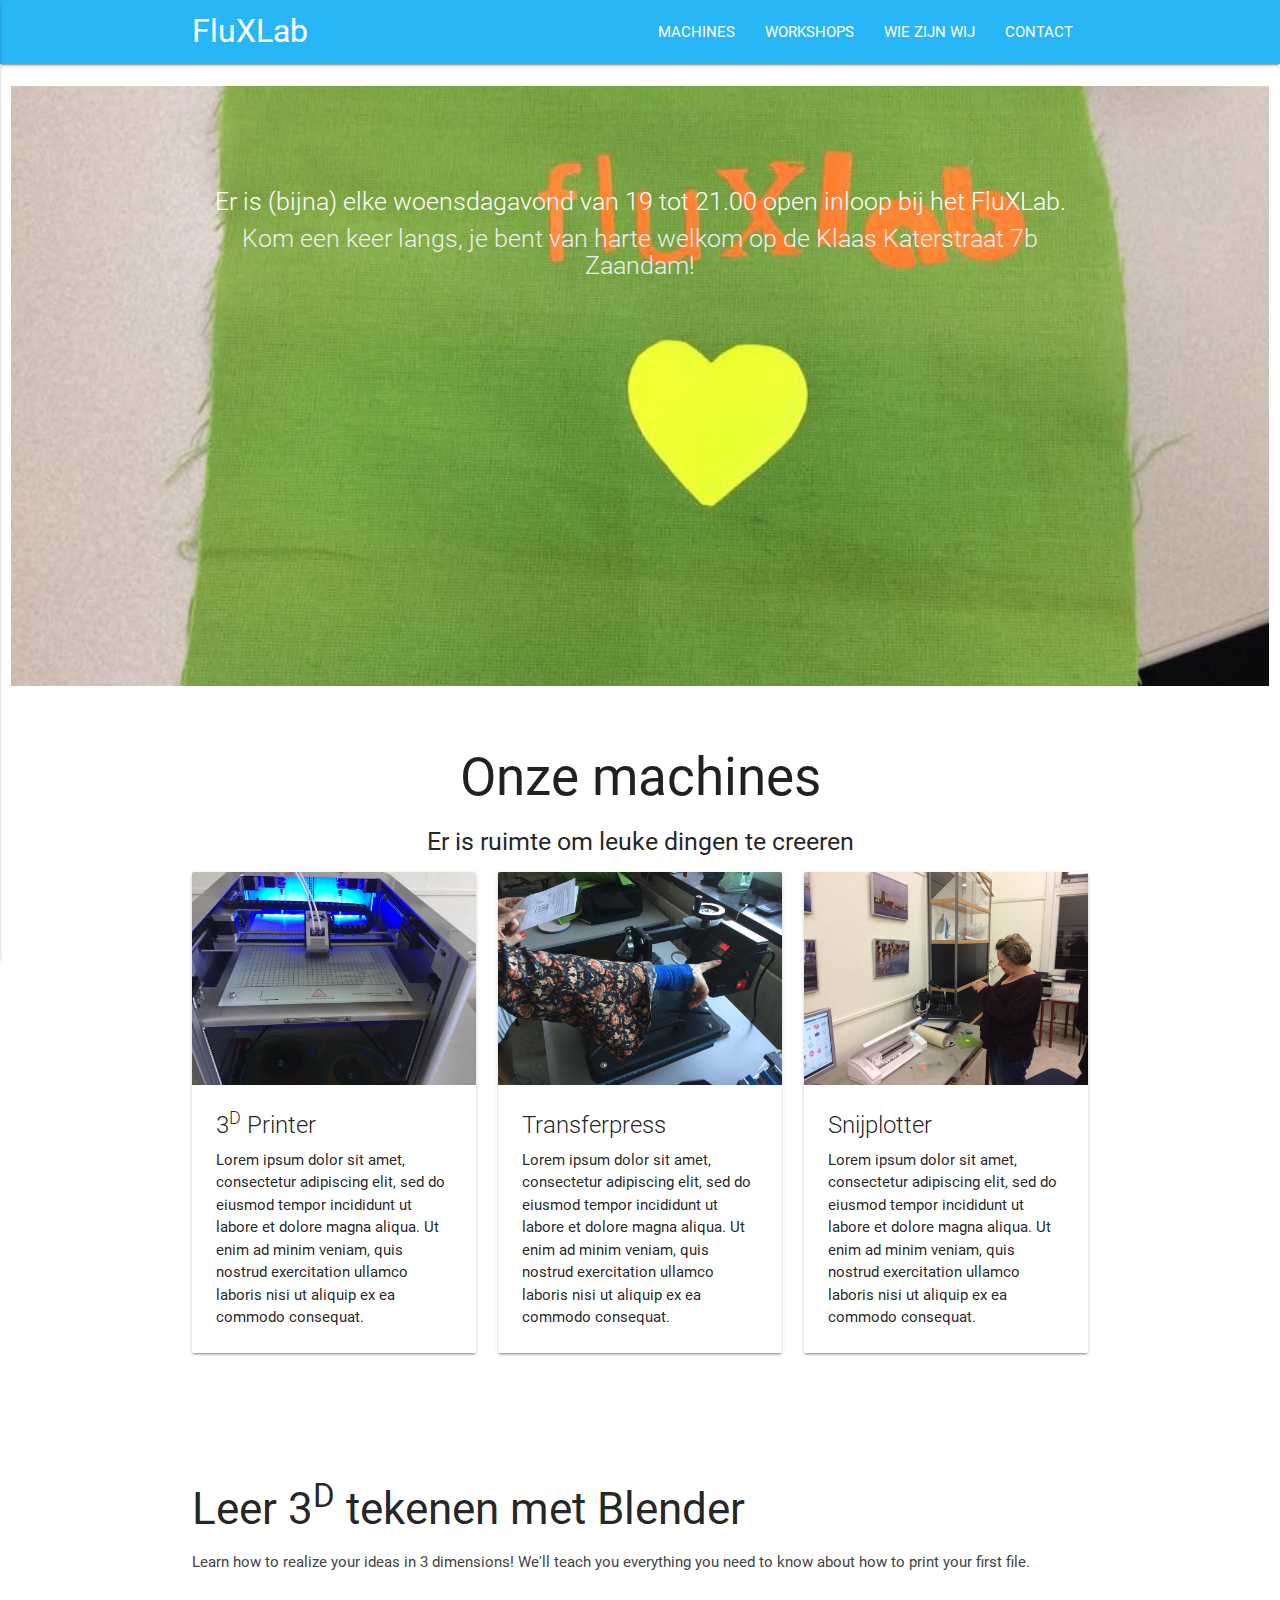
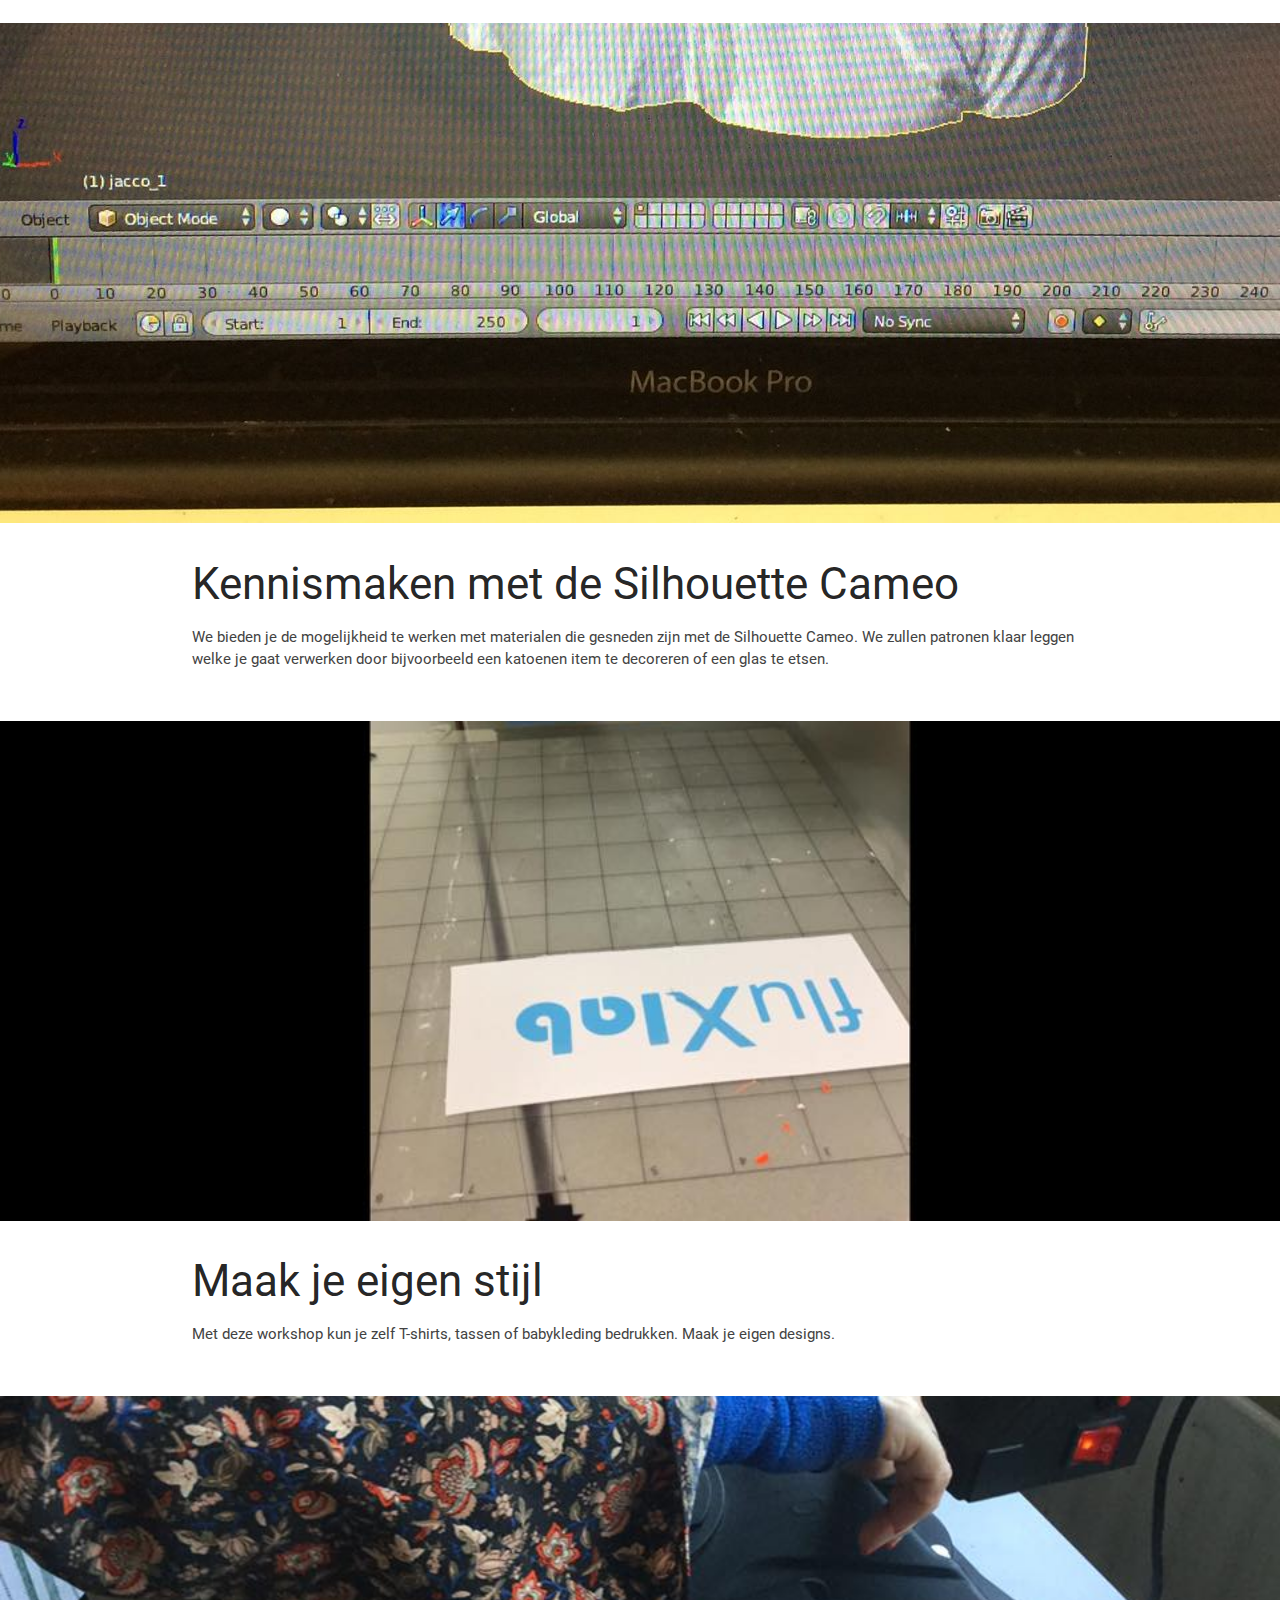
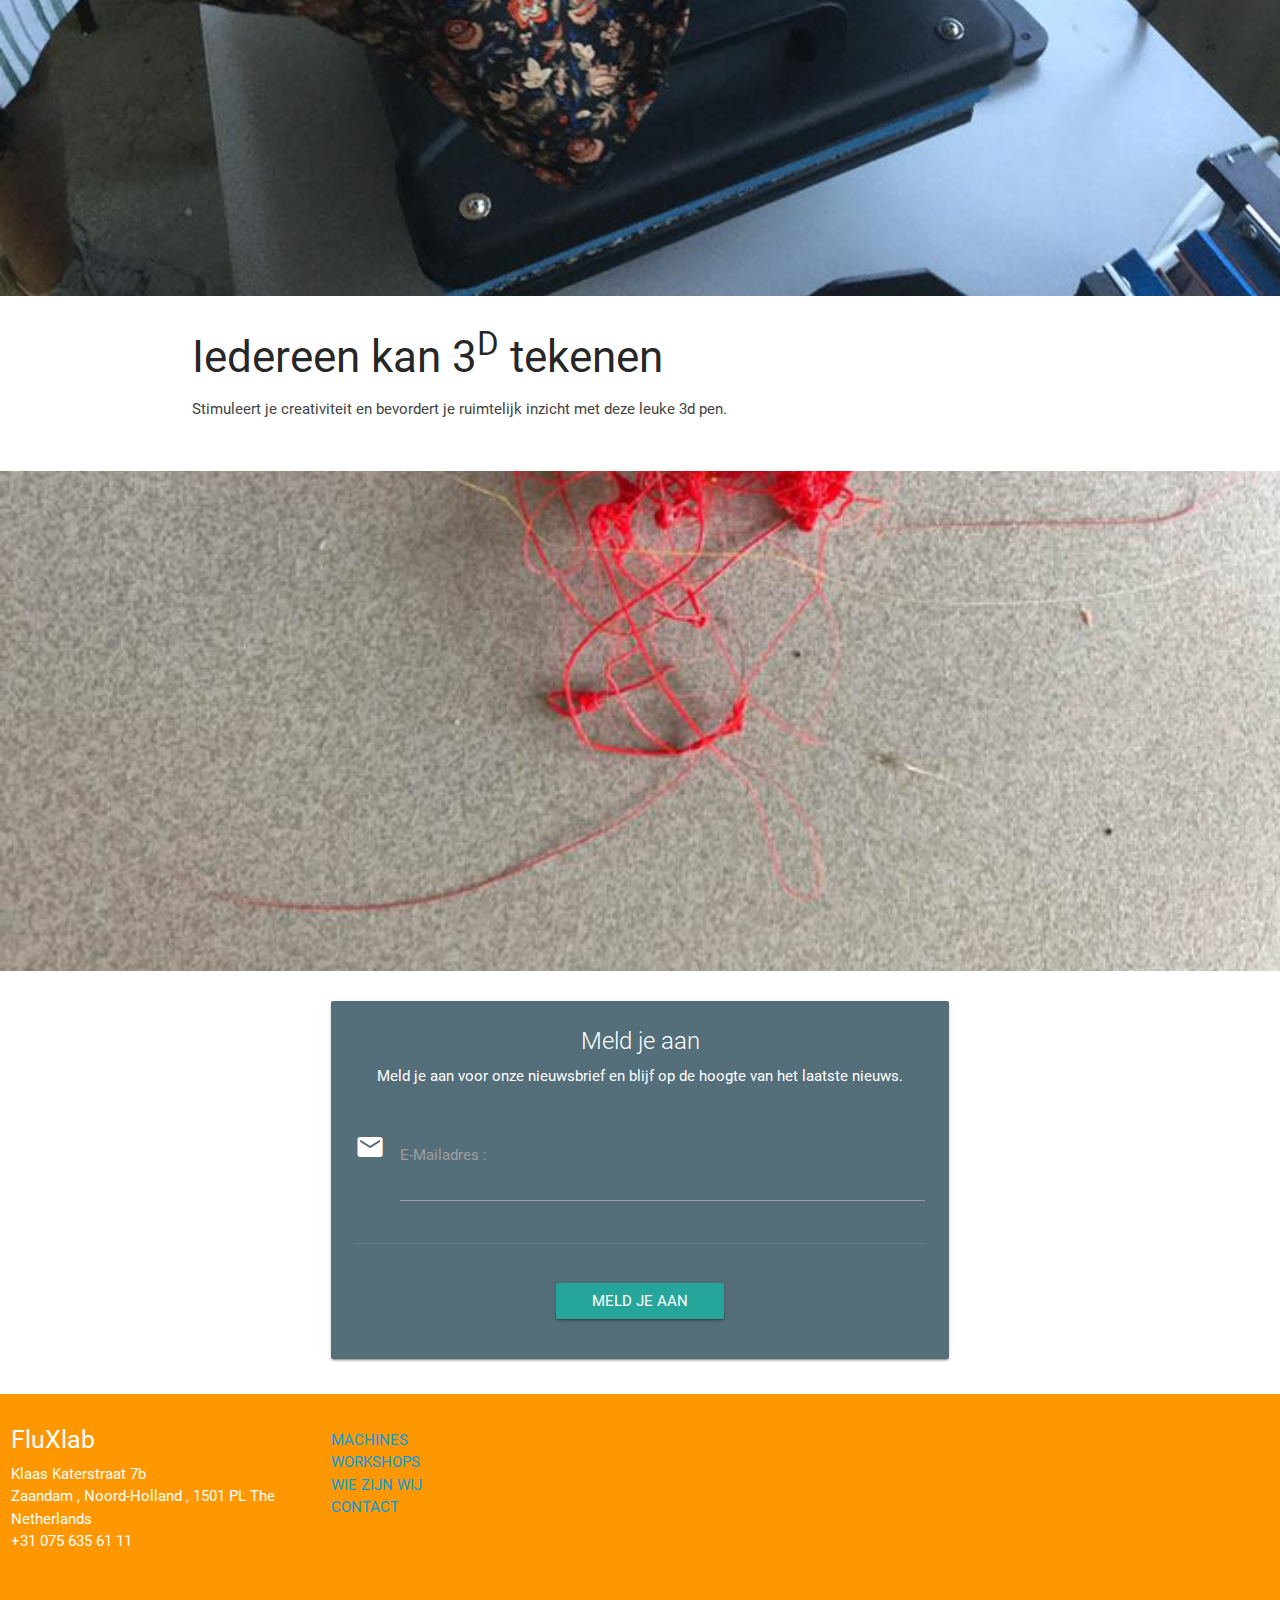
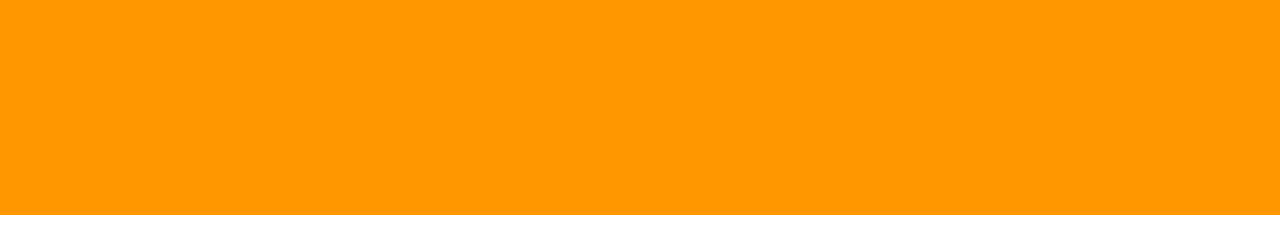
==== index.html @ 35bd8439 "first commit" ====
<!DOCTYPE html>
<html lang="nl">

<head>
    <meta http-equiv="Content-Type" content="text/html; charset=UTF-8" />
    <meta name="viewport" content="width=device-width, initial-scale=1, maximum-scale=1.0" />
    <title>FluXlab</title>
    <!-- CSS  -->
    <link href="https://fonts.googleapis.com/icon?family=Material+Icons" rel="stylesheet">
    <link href="css/materialize.css" type="text/css" rel="stylesheet" media="screen,projection" />
    <link href="css/style.css" type="text/css" rel="stylesheet" media="screen,projection" />
    <!-- reCAPTCHA -->
    <script src='https://www.google.com/recaptcha/api.js'></script>
    <!-- a helper script for vaidating the form-->
    <script src="js/email_validator.js" type="text/javascript"></script>
</head>

<body>
    <nav class="light-blue lighten-1" role="navigation">
        <div class="nav-wrapper container"><a id="logo-container" href="index.html" class="brand-logo left hide-on-med-and-down">FluXLab</a>
            <ul class="right hide-on-med-and-down">
                <li><a href="machine.html">MACHINES</a></li>
                <li><a href="workshop.html">WORKSHOPS</a></li>
                <li><a href="leden.html">WIE ZIJN WIJ</a></li>
                <li><a href="contact.html">CONTACT</a></li>
            </ul>
            <ul id="nav-mobile" class="side-nav">
                <li><a href="#!">FluXLab</a></li>
                <li><a href="machine.html">MACHINES</a></li>
                <li><a href="workshop.html">WORKSHOPS</a></li>
                <li><a href="leden.html">WIE ZIJN WIJ</a></li>
                <li><a href="contact.html">CONTACT</a></li>
            </ul>
            <a href="#" data-activates="nav-mobile" class="button-collapse"><i class="material-icons">menu</i></a>
        </div>
    </nav>
    <div class="section no-pad-bot" id="index-banner">
        <!-- <h1 class="header center orange-text">Welkom bij FluXlab</h1> -->
        <div class="row">
            <div class="col s12">
                <div class="slider">
                    <ul class="slides">
                        <li>
                            <img class="responsive-img" alt="FluXLab" src="images/45.jpg">
                            <!-- random image -->
                            <div class="caption center-align">
                                <h5 class="header col s12 light">Er is (bijna) elke woensdagavond van 19 tot 21.00 open inloop bij het FluXLab.</h5>
                                <h5 class="light grey-text text-lighten-3">Kom een keer langs, je bent van harte welkom op de Klaas Katerstraat 7b Zaandam!</h5>
                            </div>
                        </li>
                        <li>
                            <img alt="FluXLab" src="images/10.jpg">
                            <!-- random image -->
                            <div class="caption left-align">
                                <h4>De wereld heeft een nieuwe generatie kritische makers en ontwerpers nodig! En maak onderwijs kan daarbij helpen. </h4>
                                <h5 class="light grey-text text-lighten-3">Gewoon iets doen.</h5>
                            </div>
                        </li>
                        <li>
                            <img alt="FluXLab" src="images/11_1.jpg">
                            <!-- random image -->
                            <div class="caption right-align">
                                <h3>Van skets, naar idee naar prototype</h3>
                                <h5 class="light grey-text text-lighten-3">We helpen jouw hiermee</h5>
                            </div>
                        </li>
                        <li>
                            <img alt="FluXLab" src="images/7.jpg">
                            <!-- random image -->
                            <div class="caption center-align">
                                <a href="workshop.html" id="download-button" class="btn-large waves-effect waves-light orange">Kijk even door</a>
                            </div>
                        </li>
                    </ul>
                </div>
            </div>
            <br>
            <br>
        </div>
        <div class="container">
            <div class="section">
                <!--   Icon Section   -->
                <div class="row">
                    <h2 class="center-align">Onze machines</h2>
                    <h5 class="center-align">Er is ruimte om leuke dingen te creeren</h5>
                    <div class="col s12 l4">
                        <div class="card">
                            <div class="card-image">
                                <img alt="FluXLab" src="images/10.jpg">
                            </div>
                            <div class="card-content">
                                <span class="card-title">3<sup>D</sup> Printer</span>
                                <p>Lorem ipsum dolor sit amet, consectetur adipiscing elit, sed do eiusmod tempor incididunt ut labore et dolore magna aliqua. Ut enim ad minim veniam, quis nostrud exercitation ullamco laboris nisi ut aliquip ex ea commodo consequat.</p>
                            </div>
                        </div>
                    </div>
                    <div class="col s12 l4">
                        <div class="card">
                            <div class="card-image">
                                <img alt="FluXLab" src="images/6.jpg">
                            </div>
                            <div class="card-content">
                                <span class="card-title">Transferpress</span>
                                <p>Lorem ipsum dolor sit amet, consectetur adipiscing elit, sed do eiusmod tempor incididunt ut labore et dolore magna aliqua. Ut enim ad minim veniam, quis nostrud exercitation ullamco laboris nisi ut aliquip ex ea commodo consequat.</p>
                            </div>
                        </div>
                    </div>
                    <div class="col s12 l4">
                        <div class="card">
                            <div class="card-image">
                                <img alt="FluXLab" src="images/40.jpg">
                            </div>
                            <div class="card-content">
                                <span class="card-title">Snijplotter</span>
                                <p>Lorem ipsum dolor sit amet, consectetur adipiscing elit, sed do eiusmod tempor incididunt ut labore et dolore magna aliqua. Ut enim ad minim veniam, quis nostrud exercitation ullamco laboris nisi ut aliquip ex ea commodo consequat.</p>
                            </div>
                        </div>
                    </div>
                </div>
            </div>
            <br>
            <br>
        </div>
        <div class="section white">
            <div class="row container">
                <h3 class="header">Leer 3<sup>D</sup> tekenen met Blender</h3>
                <p class="grey-text text-darken-3 lighten-3">Learn how to realize your ideas in 3 dimensions! We'll teach you everything you need to know about how to print your first file.</p>
            </div>
        </div>
        <div class="parallax-container">
            <div class="parallax"><img alt="FluXLab" src="images/26.jpg"></div>
        </div>
        <div class="section white">
            <div class="row container">
                <h3 class="header">Kennismaken met de Silhouette Cameo</h3>
                <p class="grey-text text-darken-3 lighten-3">We bieden je de mogelijkheid te werken met materialen die gesneden zijn met de Silhouette Cameo. We zullen patronen klaar leggen welke je gaat verwerken door bijvoorbeeld een katoenen item te decoreren of een glas te etsen.</p>
            </div>
        </div>
        <div class="parallax-container">
            <div class="parallax"><img alt="FluXLab" src="images/41.jpg"></div>
        </div>
        <div class="section white">
            <div class="row container">
                <h3 class="header">Maak je eigen stijl</h3>
                <p class="grey-text text-darken-3 lighten-3">Met deze workshop kun je zelf T-shirts, tassen of babykleding bedrukken. Maak je eigen designs.</p>
            </div>
        </div>
        <div class="parallax-container">
            <div class="parallax"><img alt="FluXLab" src="images/6.jpg"></div>
        </div>
        <div class="section white">
            <div class="row container">
                <h3 class="header">Iedereen kan 3<sup>D</sup> tekenen</h3>
                <p class="grey-text text-darken-3 lighten-3">Stimuleert je creativiteit en bevordert je ruimtelijk inzicht met deze leuke 3d pen.</p>
            </div>
        </div>
        <div class="parallax-container">
            <div class="parallax"><img alt="FluXLab" src="images/11_1.jpg"></div>
        </div>
        <br>
        <div class="row center">
            <div class="col l3 hide-on-med-and-down"></div>
            <div class="col l6 s12 m12">
                <div class="card blue-grey darken-1">
                    <div class="card-content white-text">
                        <span class="card-title">Meld je aan</span>
                        <p>Meld je aan voor onze nieuwsbrief en blijf op de hoogte van het laatste nieuws.</p>
                        <br>
                        <form class="white-text" method="POST" name="contactform" action="js/subscription-form-handler.php" id="form">
                            <br>
                            <p class="input-field validate">
                                <i class="material-icons prefix">mail</i>
                                <label id='email'>E-Mailadres :</label>
                                <br>
                                <input type="text" name="email">
                                <br>
                            </p>
                            <br>
                            <div class="g-recaptcha" data-sitekey="6LcNazwUAAAAADO0bLwQK9IaAL3fB_X7hGVP3mQm"></div>
                            <div class="card-action">
                                <br>
                                <input class="btn waves-effect waves-light" type="submit" value="Meld je aan">
                            </div>
                        </form>
                        <script>
                        // Code for validating the form
                        var frmvalidator = new Validator("contactform");
                        frmvalidator.addValidation("email", "email", "Please enter a valid email address");
                        </script>
                    </div>
                </div>
            </div>
        </div>
    </div>
    <footer class="page-footer orange">
        <div class="row">
            <div class="col l3 s12">
                <h5 class="white-text">FluXlab</h5>
                <div class="vcard">
                    <span class="fn n">
                        <span class="given-name"></span>
                    <span class="additional-name"></span>
                    <span class="family-name"></span>
                    </span>
                    <div class="adr">
                        <div class="street-address">Klaas Katerstraat 7b</div>
                        <span class="locality">Zaandam</span> ,
                        <span class="region">Noord-Holland</span> ,
                        <span class="postal-code">1501 PL</span>
                        <span class="country-name">The Netherlands</span>
                    </div>
                    <div class="tel">+31 075 635 61 11</div>
                </div>
            </div>
            <div class="col l3 s12">
                <ul>
                    <li><a href="machine.html">MACHINES</a></li>
                    <li><a href="workshop.html">WORKSHOPS</a></li>
                    <li><a href="leden.html">WIE ZIJN WIJ</a></li>
                    <li><a href="contact.html">CONTACT</a></li>
                </ul>
            </div>
            <div class="col l6 s12">
                <div class="google-maps">
                    <iframe width="600" height="350" src="https://www.google.com/maps/embed/v1/place?q=place_id:ChIJL8nl2Cn9xUcR-tG_IiiC2qs&key=AIzaSyA32_1d7gfm15MoMJ2sla9pbm3Hrf35w_Q" allowfullscreen></iframe>
                </div>
            </div>
        </div>
    </footer>
    <!--  Scripts-->
    <script src="https://ajax.googleapis.com/ajax/libs/jquery/1.11.0/jquery.min.js"></script>
    <script src="js/materialize.js"></script>
    <script src="js/init.js"></script>
</body>

</html>
---- css/style.css ----
/* Custom Stylesheet */


/**
 * Use this file to override Materialize files so you can update
 * the core Materialize files in the future
 *
 */

.icon-block {
    padding: 0 15px;
}

.icon-block .material-icons {
    font-size: inherit;
}

.slider {
    margin-top: 7px;
}

sup {
    vertical-align: middle;
}

.g-recaptcha {
    transform-origin: left top;
    -webkit-transform-origin: left top;
}

.google-maps {
    position: relative;
    padding-bottom: 65%; // This is the aspect ratio
    height: 0;
    overflow: hidden;
}

.google-maps iframe {
    position: absolute;
    top: 0;
    left: 0;
    width: 100% !important;
    height: 100% !important;
    padding-bottom: 10px;
    border: 0;
}
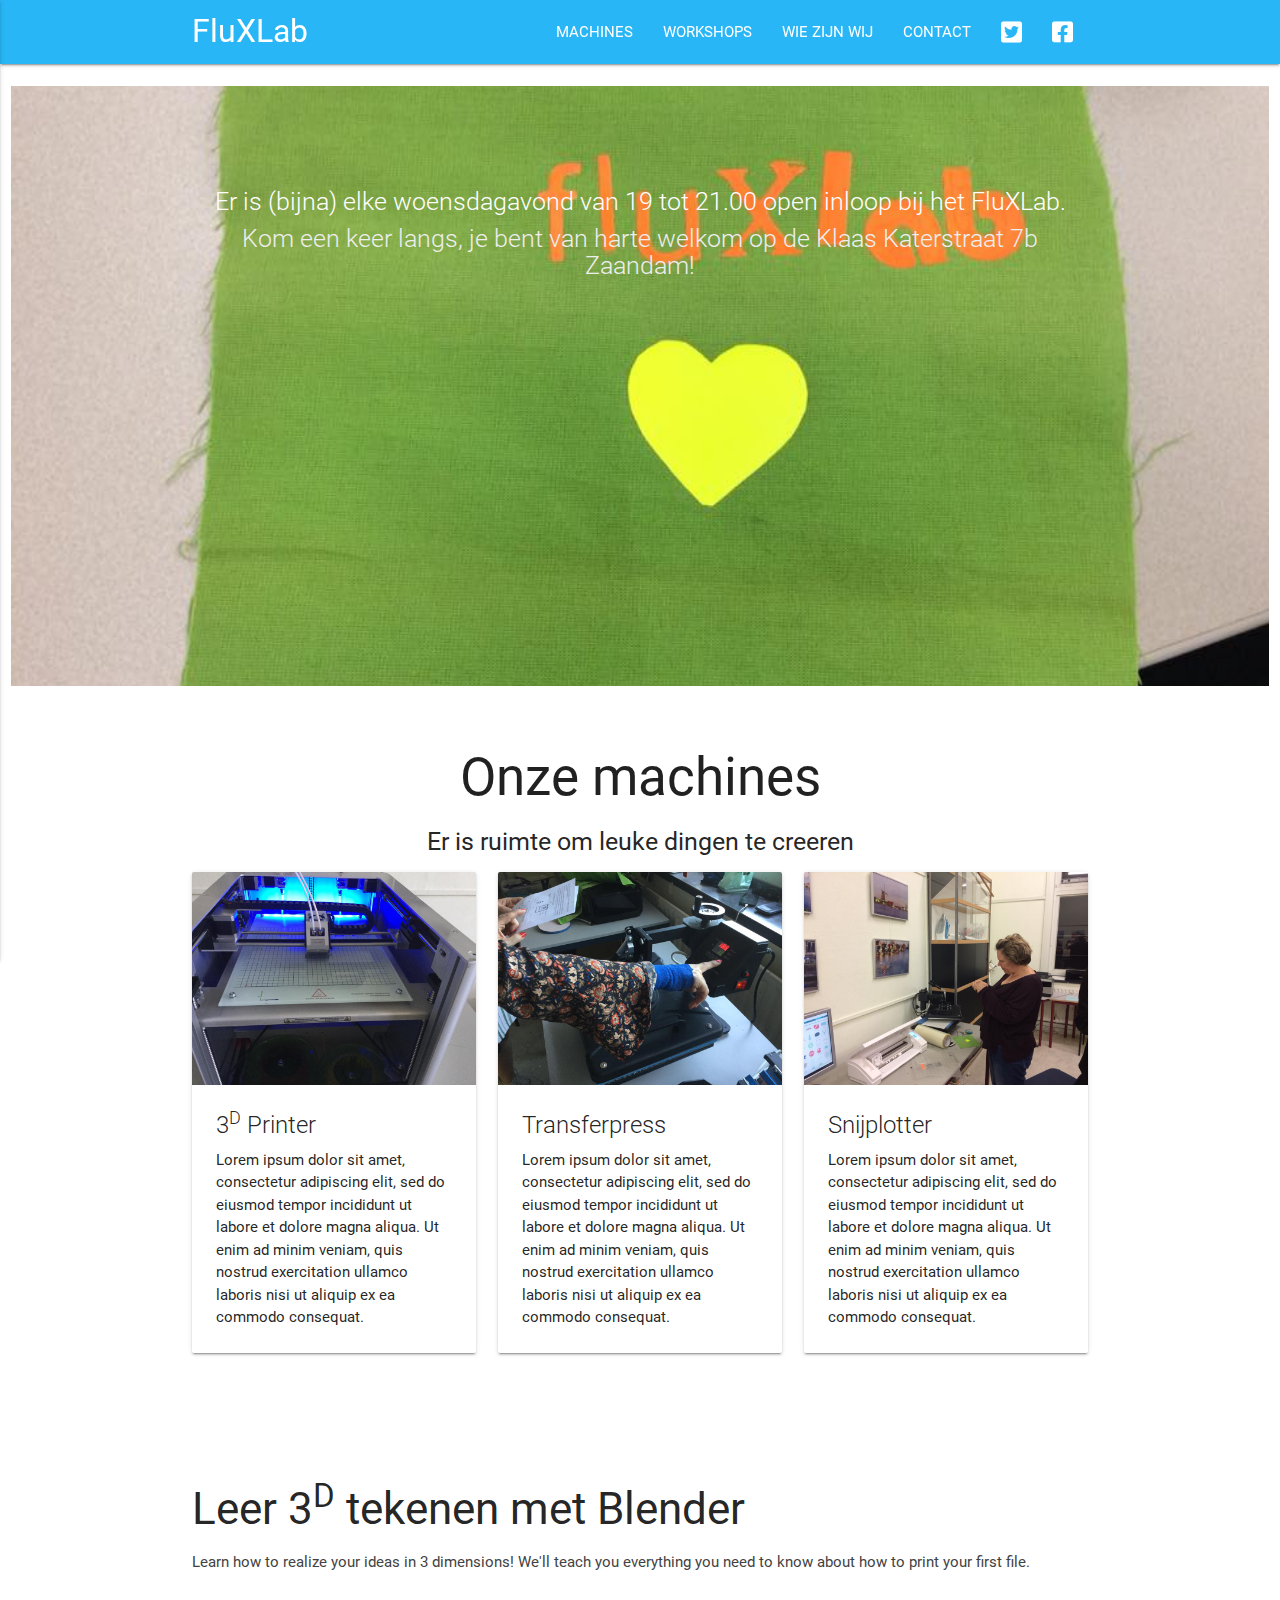
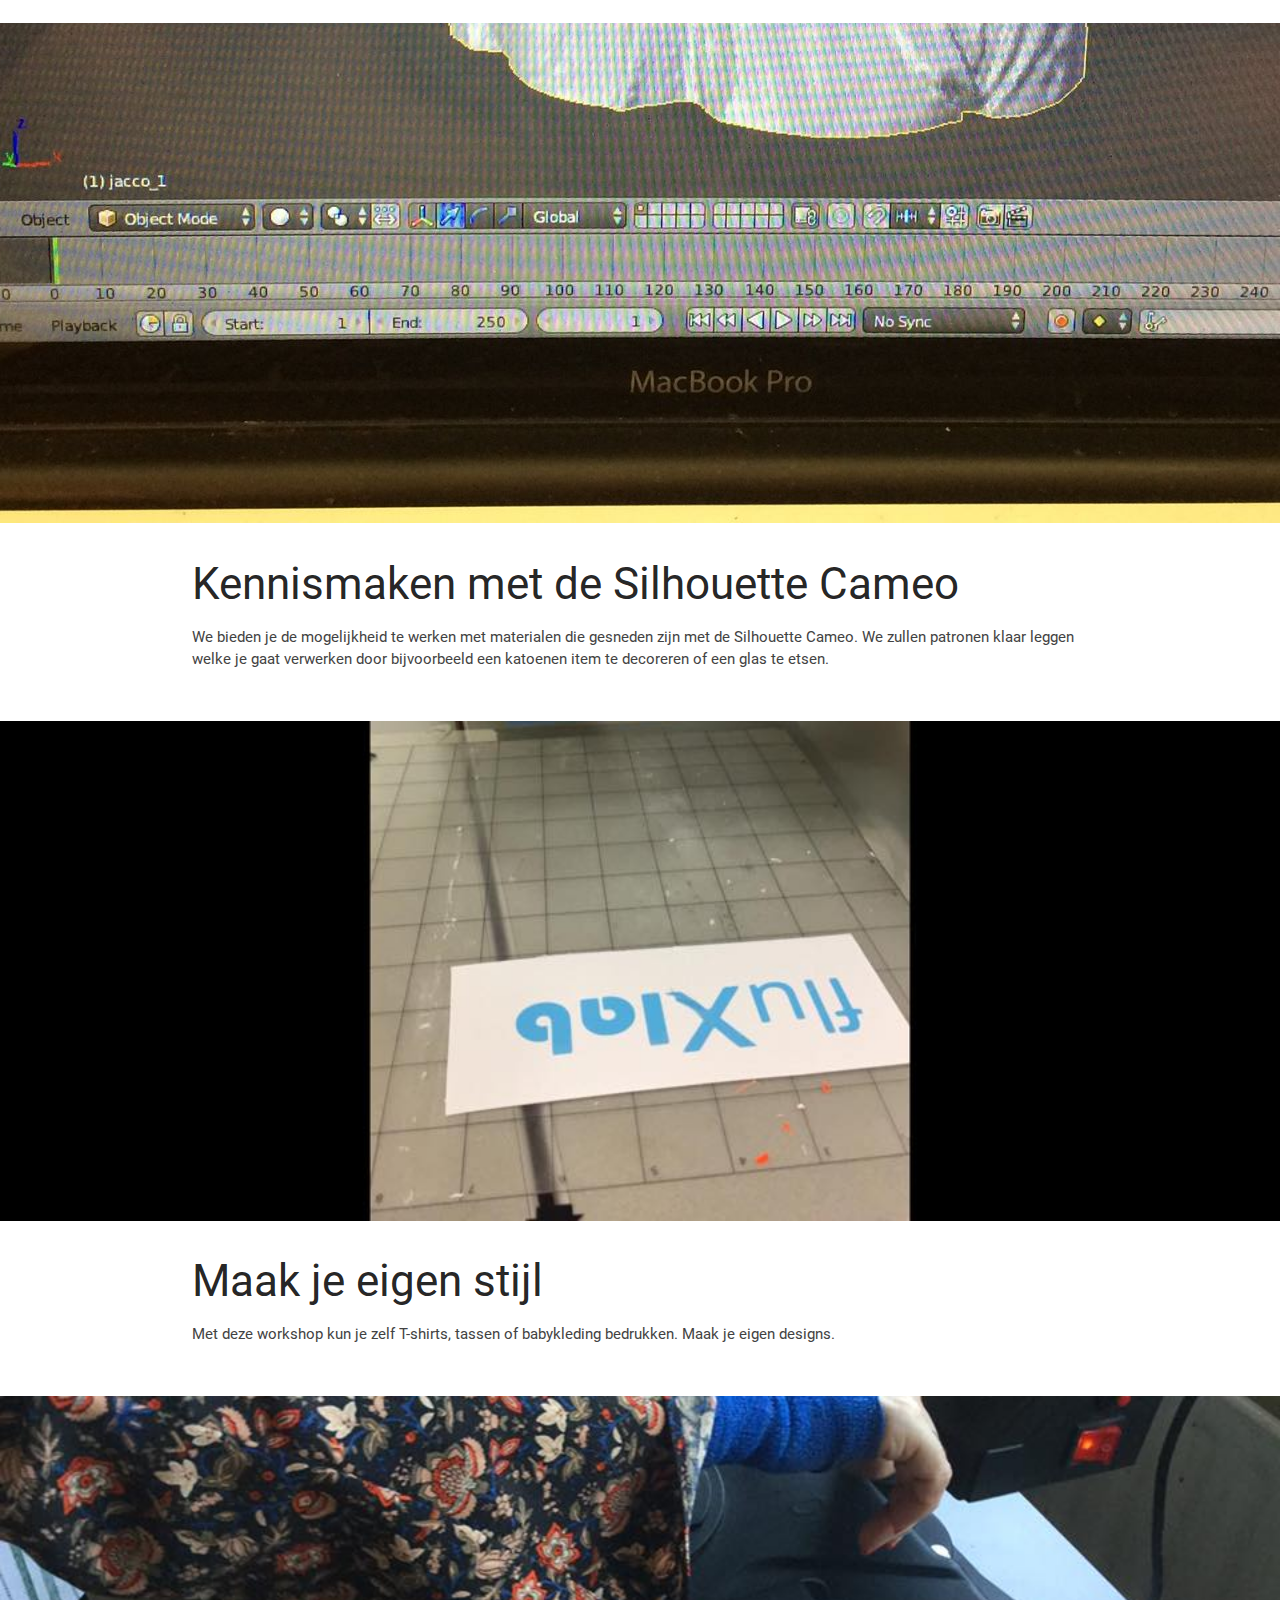
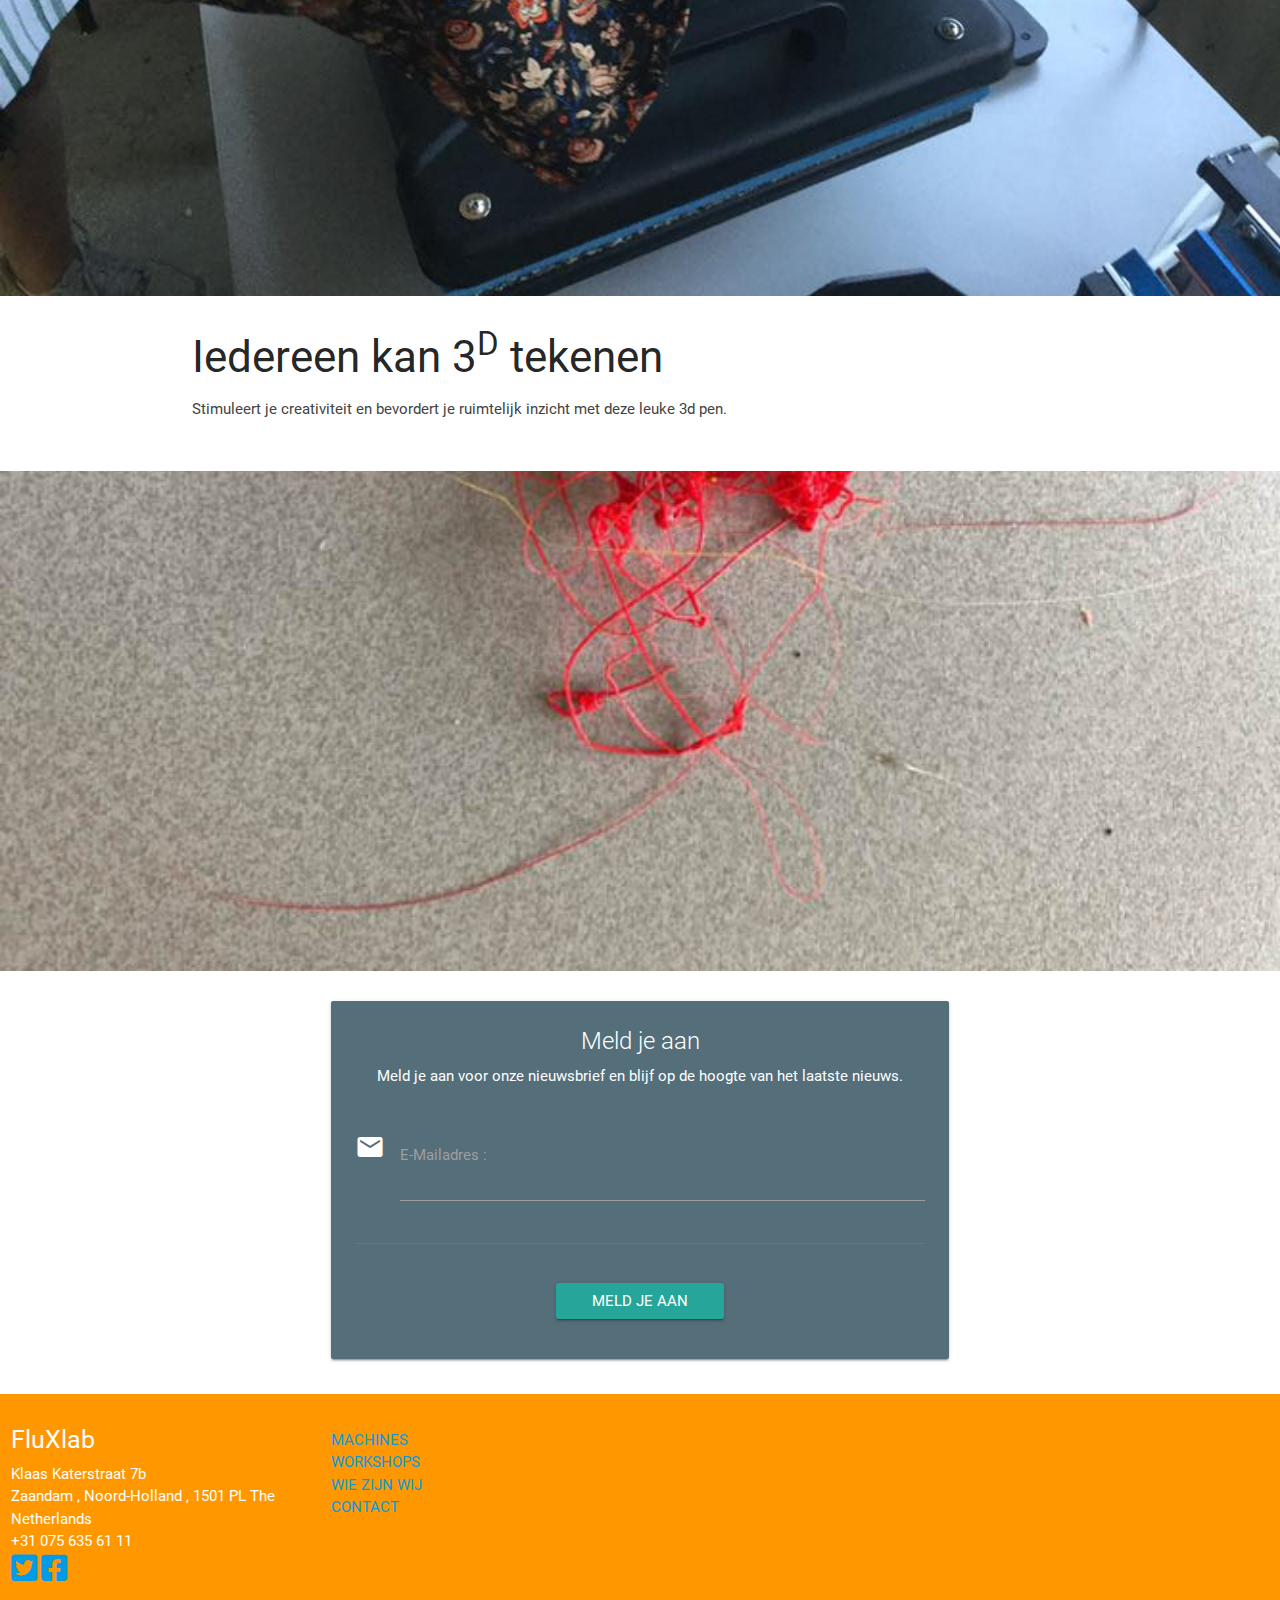
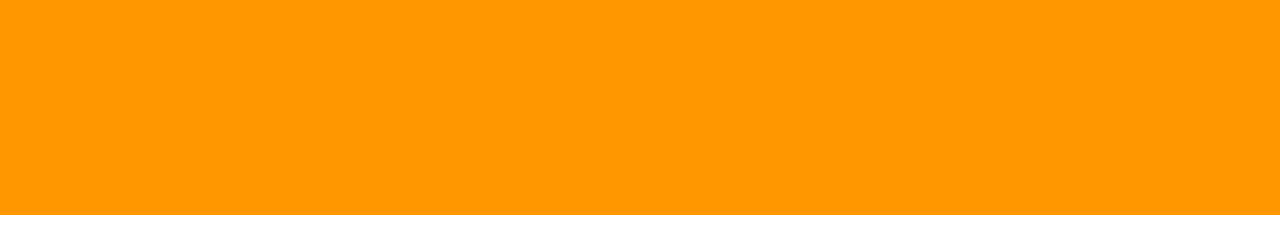
==== commit dbdc79c2: "enhanced styling" ====
--- a/index.html
+++ b/index.html
@@ -9,6 +9,8 @@
     <link href="https://fonts.googleapis.com/icon?family=Material+Icons" rel="stylesheet">
     <link href="css/materialize.css" type="text/css" rel="stylesheet" media="screen,projection" />
     <link href="css/style.css" type="text/css" rel="stylesheet" media="screen,projection" />
+    <!-- fontawesome social icons -->
+    <link href="https://use.fontawesome.com/releases/v5.0.1/css/all.css" rel="stylesheet">
     <!-- reCAPTCHA -->
     <script src='https://www.google.com/recaptcha/api.js'></script>
     <!-- a helper script for vaidating the form-->
@@ -16,24 +18,30 @@
 </head>
 
 <body>
-    <nav class="light-blue lighten-1" role="navigation">
-        <div class="nav-wrapper container"><a id="logo-container" href="index.html" class="brand-logo left hide-on-med-and-down">FluXLab</a>
-            <ul class="right hide-on-med-and-down">
-                <li><a href="machine.html">MACHINES</a></li>
-                <li><a href="workshop.html">WORKSHOPS</a></li>
-                <li><a href="leden.html">WIE ZIJN WIJ</a></li>
-                <li><a href="contact.html">CONTACT</a></li>
-            </ul>
-            <ul id="nav-mobile" class="side-nav">
-                <li><a href="#!">FluXLab</a></li>
-                <li><a href="machine.html">MACHINES</a></li>
-                <li><a href="workshop.html">WORKSHOPS</a></li>
-                <li><a href="leden.html">WIE ZIJN WIJ</a></li>
-                <li><a href="contact.html">CONTACT</a></li>
-            </ul>
-            <a href="#" data-activates="nav-mobile" class="button-collapse"><i class="material-icons">menu</i></a>
-        </div>
-    </nav>
+    <div class="navbar-fixed">
+        <nav class="light-blue lighten-1" role="navigation">
+            <div class="nav-wrapper container"><a id="logo-container" href="index.html" class="brand-logo left hide-on-med-and-down">FluXLab</a>
+                <ul class="right hide-on-med-and-down">
+                    <li><a href="machine.html">MACHINES</a></li>
+                    <li><a href="workshop.html">WORKSHOPS</a></li>
+                    <li><a href="leden.html">WIE ZIJN WIJ</a></li>
+                    <li><a href="contact.html">CONTACT</a></li>
+                    <li><a href="https://twitter.com/" target="_blank"><i class="fab fa-twitter-square"></i></a></li>
+                    <li><a href="https://www.facebook.com/groups/1223916377721410" target="_blank"><i class="fab fa-facebook-square"></i></a></li>
+                </ul>
+                <ul id="nav-mobile" class="side-nav">
+                    <li><a href="#!">FluXLab</a></li>
+                    <li><a href="machine.html">MACHINES</a></li>
+                    <li><a href="workshop.html">WORKSHOPS</a></li>
+                    <li><a href="leden.html">WIE ZIJN WIJ</a></li>
+                    <li><a href="contact.html">CONTACT</a></li>
+                    <li><a href="https://twitter.com/" target="_blank"><i class="fab fa-twitter-square"></i></a></li>
+                    <li><a href="https://www.facebook.com/groups/1223916377721410" target="_blank"><i class="fab fa-facebook-square"></i></a></li>
+                </ul>
+                <a href="#" data-activates="nav-mobile" class="button-collapse"><i class="material-icons">menu</i></a>
+            </div>
+        </nav>
+    </div>
     <div class="section no-pad-bot" id="index-banner">
         <!-- <h1 class="header center orange-text">Welkom bij FluXlab</h1> -->
         <div class="row">
@@ -210,6 +218,10 @@
                         <span class="country-name">The Netherlands</span>
                     </div>
                     <div class="tel">+31 075 635 61 11</div>
+                    <ul class="horizontal_icons">
+                        <li class="horizontal_icons"><a href="https://twitter.com/" target="_blank"><i class="fab fa-twitter-square fa-2x"></i></a></li>
+                        <li class="horizontal_icons"><a href="https://www.facebook.com/groups/1223916377721410" target="_blank"><i class="fab fa-facebook-square fa-2x"></i></a></li>
+                    </ul>
                 </div>
             </div>
             <div class="col l3 s12">
--- a/css/style.css
+++ b/css/style.css
@@ -43,4 +43,12 @@
     height: 100% !important;
     padding-bottom: 10px;
     border: 0;
+}
+
+.horizontal_icons {
+    display: inline
+}
+
+.navbar-fixed {
+    z-index: 999;
 }